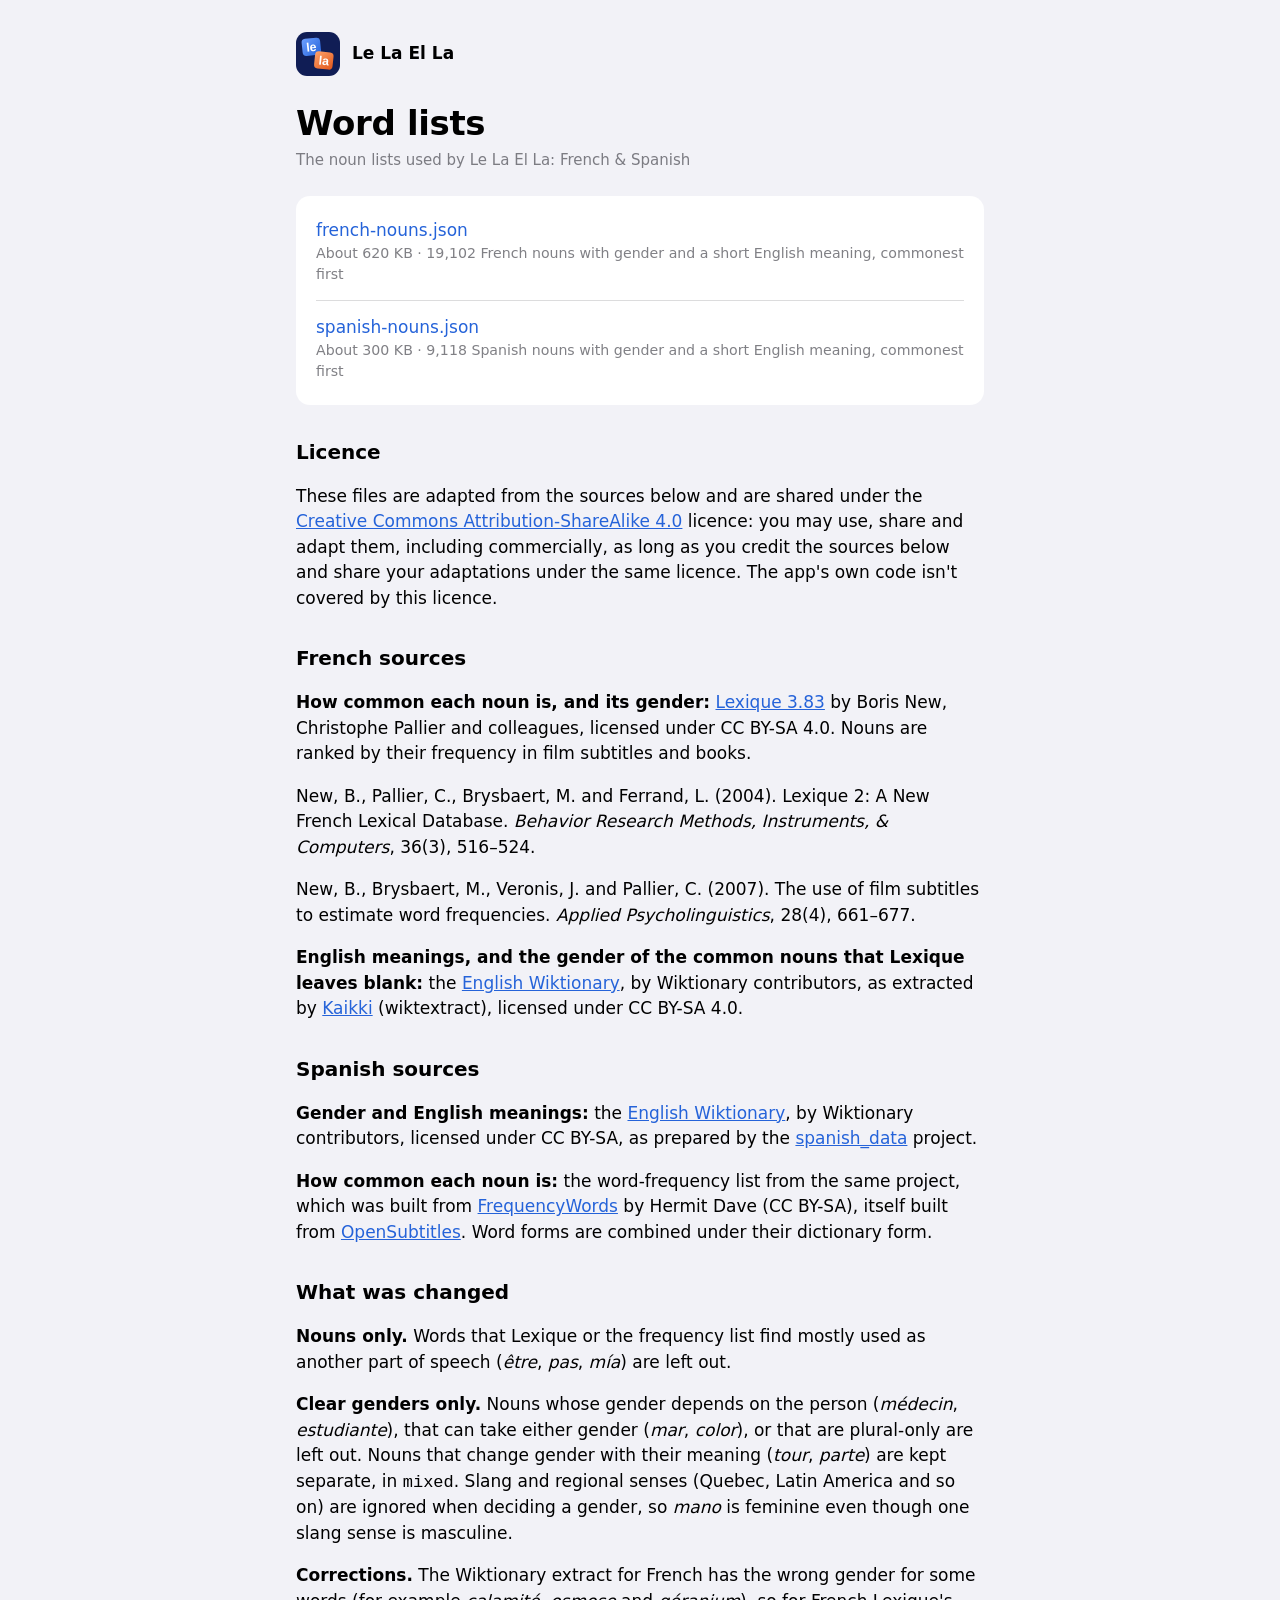
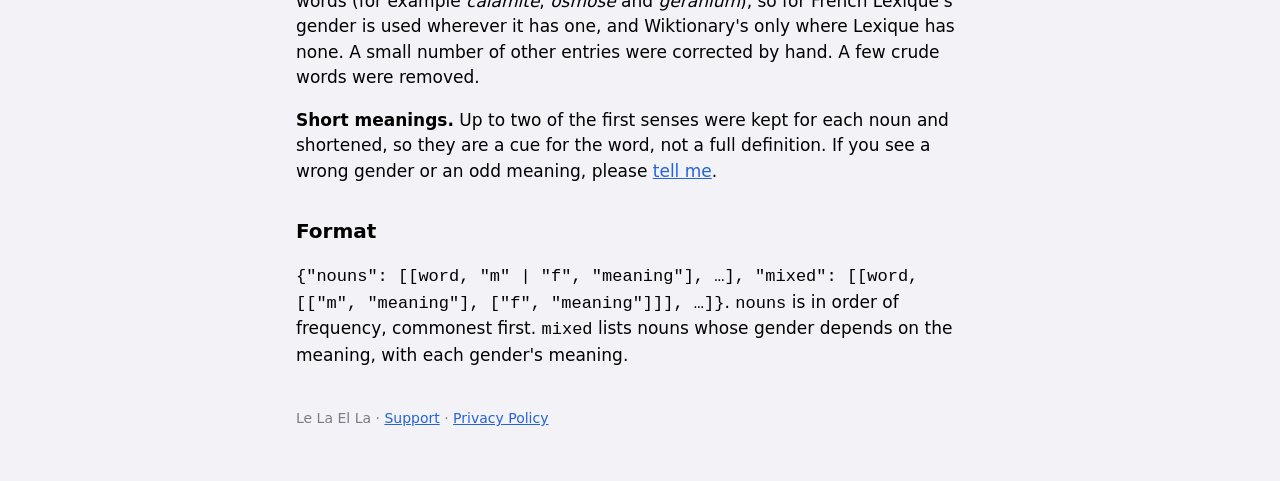
==== data/index.html @ 846053f7 "Le La El La site: home, privacy, support and the CC BY-SA word lists" ====
<!doctype html>
<html lang="en">
<head>
  <meta charset="utf-8">
  <meta name="viewport" content="width=device-width, initial-scale=1">
  <title>Word lists · Le La El La</title>
  <link rel="stylesheet" href="../style.css">
</head>
<body>
<main>
  <a class="brand" href="../">
    <svg viewBox="0 0 64 64" aria-hidden="true"><defs><linearGradient id="b" x1="0" y1="0" x2="1" y2="1"><stop offset="0" stop-color="#6ea0ff"/><stop offset="1" stop-color="#2563d9"/></linearGradient><linearGradient id="o" x1="0" y1="0" x2="1" y2="1"><stop offset="0" stop-color="#ffa36b"/><stop offset="1" stop-color="#e2561a"/></linearGradient></defs><rect width="64" height="64" fill="#101d55"/><g transform="rotate(-6 23 23)"><rect x="9" y="9" width="27" height="25" rx="5.5" fill="url(#b)"/><text x="22.5" y="28" font-size="18" font-weight="800" text-anchor="middle" font-family="ui-rounded, -apple-system, sans-serif" fill="#fff">le</text></g><g transform="rotate(6 41 41)"><rect x="27" y="29" width="27" height="25" rx="5.5" fill="url(#o)"/><text x="40.5" y="48" font-size="18" font-weight="800" text-anchor="middle" font-family="ui-rounded, -apple-system, sans-serif" fill="#fff">la</text></g></svg>
    <span>Le La El La</span>
  </a>
  <h1>Word lists</h1>
  <p class="meta">The noun lists used by Le La El La: French &amp; Spanish</p>

  <div class="card">
    <ul class="links">
      <li><a href="french-nouns.json" download>french-nouns.json<small>About 620 KB · 19,102 French nouns with gender and a short English meaning, commonest first</small></a></li>
      <li><a href="spanish-nouns.json" download>spanish-nouns.json<small>About 300 KB · 9,118 Spanish nouns with gender and a short English meaning, commonest first</small></a></li>
    </ul>
  </div>

  <h2>Licence</h2>
  <p>These files are adapted from the sources below and are shared under the <a href="https://creativecommons.org/licenses/by-sa/4.0/">Creative Commons Attribution-ShareAlike 4.0</a> licence: you may use, share and adapt them, including commercially, as long as you credit the sources below and share your adaptations under the same licence. The app's own code isn't covered by this licence.</p>

  <h2>French sources</h2>
  <p><strong>How common each noun is, and its gender:</strong> <a href="http://www.lexique.org">Lexique 3.83</a> by Boris New, Christophe Pallier and colleagues, licensed under CC BY-SA 4.0. Nouns are ranked by their frequency in film subtitles and books.</p>
  <p>New, B., Pallier, C., Brysbaert, M. and Ferrand, L. (2004). Lexique 2: A New French Lexical Database. <i>Behavior Research Methods, Instruments, &amp; Computers</i>, 36(3), 516–524.</p>
  <p>New, B., Brysbaert, M., Veronis, J. and Pallier, C. (2007). The use of film subtitles to estimate word frequencies. <i>Applied Psycholinguistics</i>, 28(4), 661–677.</p>
  <p><strong>English meanings, and the gender of the common nouns that Lexique leaves blank:</strong> the <a href="https://en.wiktionary.org">English Wiktionary</a>, by Wiktionary contributors, as extracted by <a href="https://kaikki.org">Kaikki</a> (wiktextract), licensed under CC BY-SA 4.0.</p>

  <h2>Spanish sources</h2>
  <p><strong>Gender and English meanings:</strong> the <a href="https://en.wiktionary.org">English Wiktionary</a>, by Wiktionary contributors, licensed under CC BY-SA, as prepared by the <a href="https://github.com/doozan/spanish_data">spanish_data</a> project.</p>
  <p><strong>How common each noun is:</strong> the word-frequency list from the same project, which was built from <a href="https://github.com/hermitdave/FrequencyWords">FrequencyWords</a> by Hermit Dave (CC BY-SA), itself built from <a href="https://www.opensubtitles.org">OpenSubtitles</a>. Word forms are combined under their dictionary form.</p>

  <h2>What was changed</h2>
  <p><strong>Nouns only.</strong> Words that Lexique or the frequency list find mostly used as another part of speech (<i lang="fr">être</i>, <i lang="fr">pas</i>, <i lang="es">mía</i>) are left out.</p>
  <p><strong>Clear genders only.</strong> Nouns whose gender depends on the person (<i lang="fr">médecin</i>, <i lang="es">estudiante</i>), that can take either gender (<i lang="es">mar</i>, <i lang="es">color</i>), or that are plural-only are left out. Nouns that change gender with their meaning (<i lang="fr">tour</i>, <i lang="es">parte</i>) are kept separate, in <code>mixed</code>. Slang and regional senses (Quebec, Latin America and so on) are ignored when deciding a gender, so <i lang="es">mano</i> is feminine even though one slang sense is masculine.</p>
  <p><strong>Corrections.</strong> The Wiktionary extract for French has the wrong gender for some words (for example <i lang="fr">calamité</i>, <i lang="fr">osmose</i> and <i lang="fr">géranium</i>), so for French Lexique's gender is used wherever it has one, and Wiktionary's only where Lexique has none. A small number of other entries were corrected by hand. A few crude words were removed.</p>
  <p><strong>Short meanings.</strong> Up to two of the first senses were kept for each noun and shortened, so they are a cue for the word, not a full definition. If you see a wrong gender or an odd meaning, please <a href="../support/">tell me</a>.</p>

  <h2>Format</h2>
  <p><code>{"nouns": [[word, "m" | "f", "meaning"], …], "mixed": [[word, [["m", "meaning"], ["f", "meaning"]]], …]}</code>. <code>nouns</code> is in order of frequency, commonest first. <code>mixed</code> lists nouns whose gender depends on the meaning, with each gender's meaning.</p>
  <footer>Le La El La · <a href="../support/">Support</a> · <a href="../privacy/">Privacy Policy</a></footer>
</main>
</body>
</html>
---- style.css ----
/* Shared look for the Le La El La pages: the iPhone's system font and colours, light and dark */
:root {
  --bg: #f2f2f7; --card: #ffffff; --label: #000000; --label-2: rgba(60, 60, 67, 0.65);
  --sep: rgba(60, 60, 67, 0.18); --accent: #2563d9; --navy: #16286b; --masc: #2563d9; --fem: #ea6a2a;
  color-scheme: light;
}
@media (prefers-color-scheme: dark) {
  :root {
    --bg: #000000; --card: #1c1c1e; --label: #ffffff; --label-2: rgba(235, 235, 245, 0.65);
    --sep: rgba(84, 84, 88, 0.6); --accent: #4d8dff;
    color-scheme: dark;
  }
}
* { box-sizing: border-box; }
html { -webkit-text-size-adjust: 100%; }
body {
  margin: 0; background: var(--bg); color: var(--label);
  font: 17px/1.5 -apple-system, BlinkMacSystemFont, "Segoe UI", system-ui, sans-serif;
  -webkit-font-smoothing: antialiased;
}
a { color: var(--accent); }
main { max-width: 720px; margin: 0 auto; padding: 32px 16px 56px; }
.brand { display: flex; align-items: center; gap: 12px; text-decoration: none; color: inherit; margin-bottom: 28px; }
.brand svg { width: 44px; height: 44px; border-radius: 11px; flex: none; }
.brand span { font-weight: 600; }
h1 { font-size: 34px; line-height: 1.15; margin: 0 0 6px; letter-spacing: -0.01em; }
h2 { font-size: 20px; margin: 32px 0 8px; }
.meta { color: var(--label-2); margin: 0 0 24px; font-size: 15px; }
p, li { color: var(--label); }
.card { background: var(--card); border-radius: 14px; padding: 4px 20px; margin: 12px 0; }
.card > :first-child { margin-top: 16px; }
.card > :last-child { margin-bottom: 16px; }
.links { list-style: none; padding: 0; margin: 0; }
.links li + li { border-top: 0.5px solid var(--sep); }
.links a { display: block; padding: 14px 0; text-decoration: none; font-weight: 500; }
.links small { display: block; color: var(--label-2); font-weight: 400; }
footer { color: var(--label-2); font-size: 14px; margin-top: 40px; }
.card > .links:first-child { margin-top: 4px; }
.card > .links:last-child { margin-bottom: 4px; }
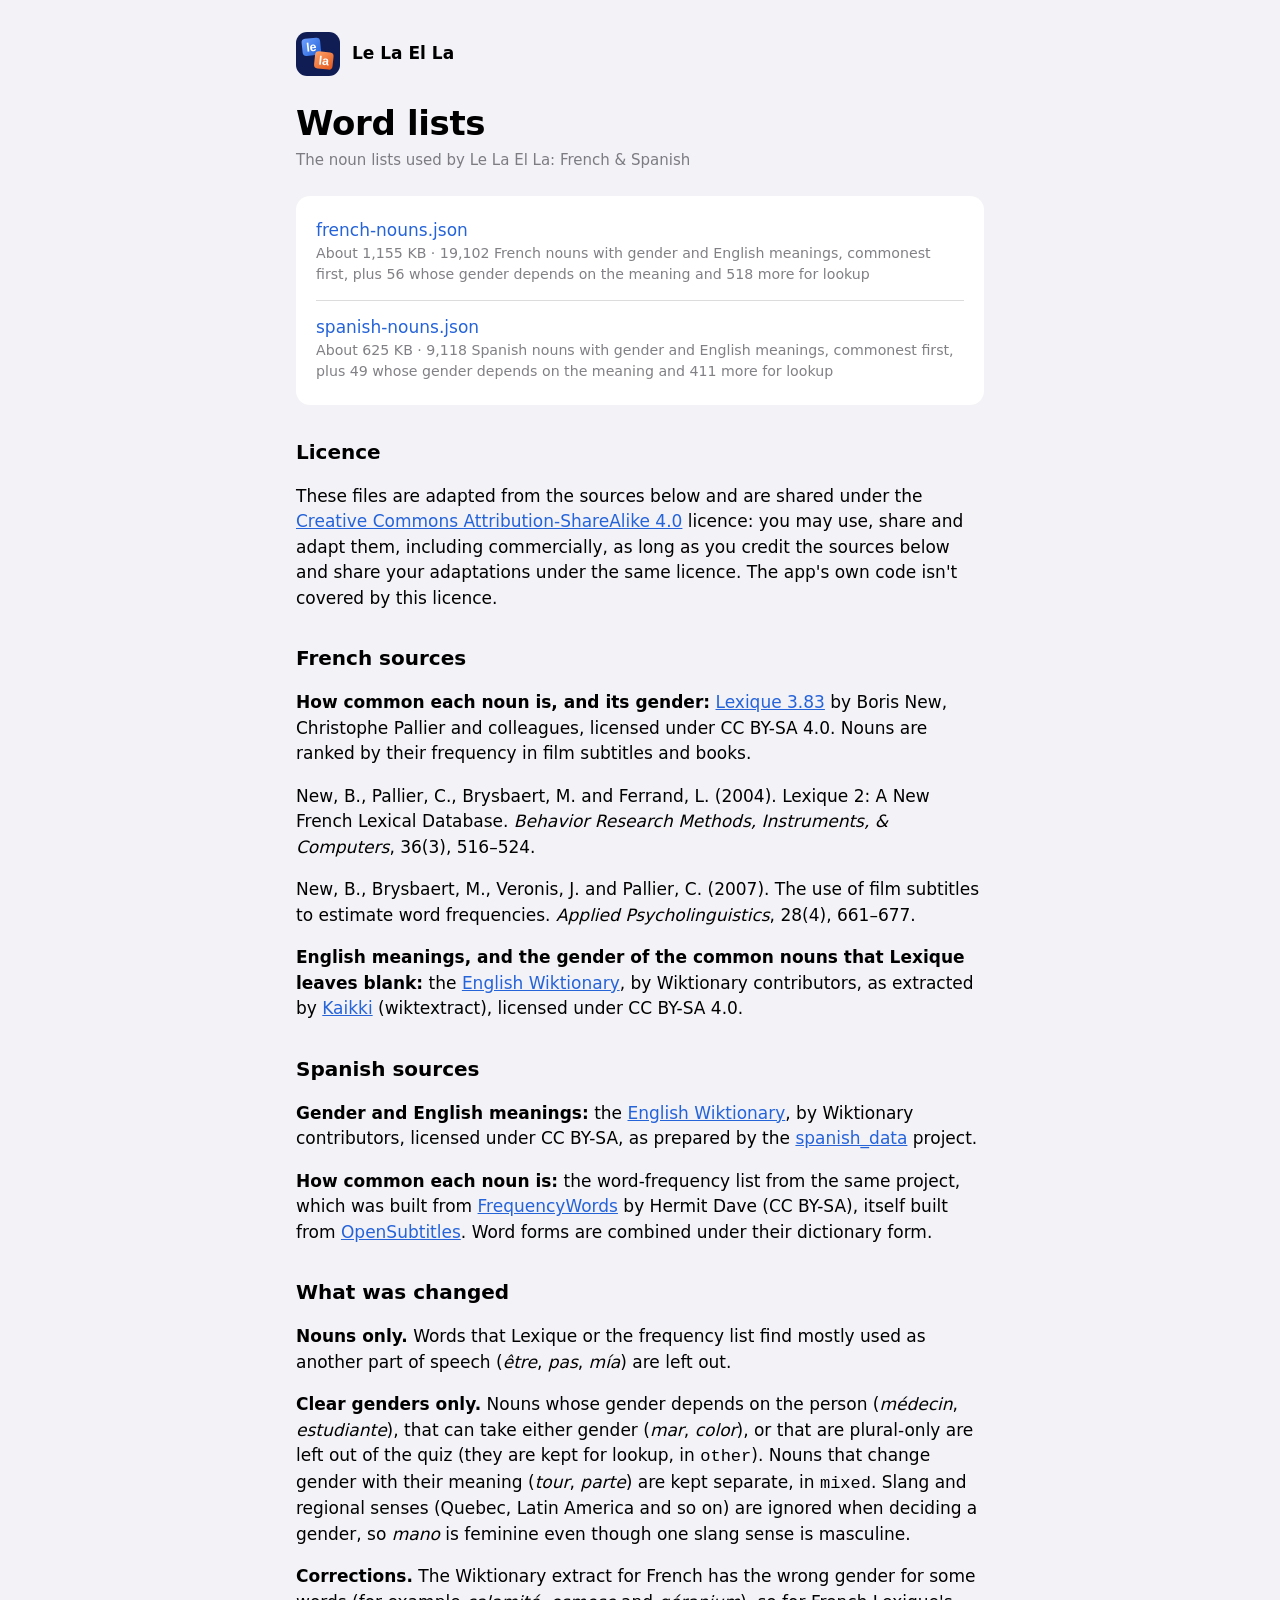
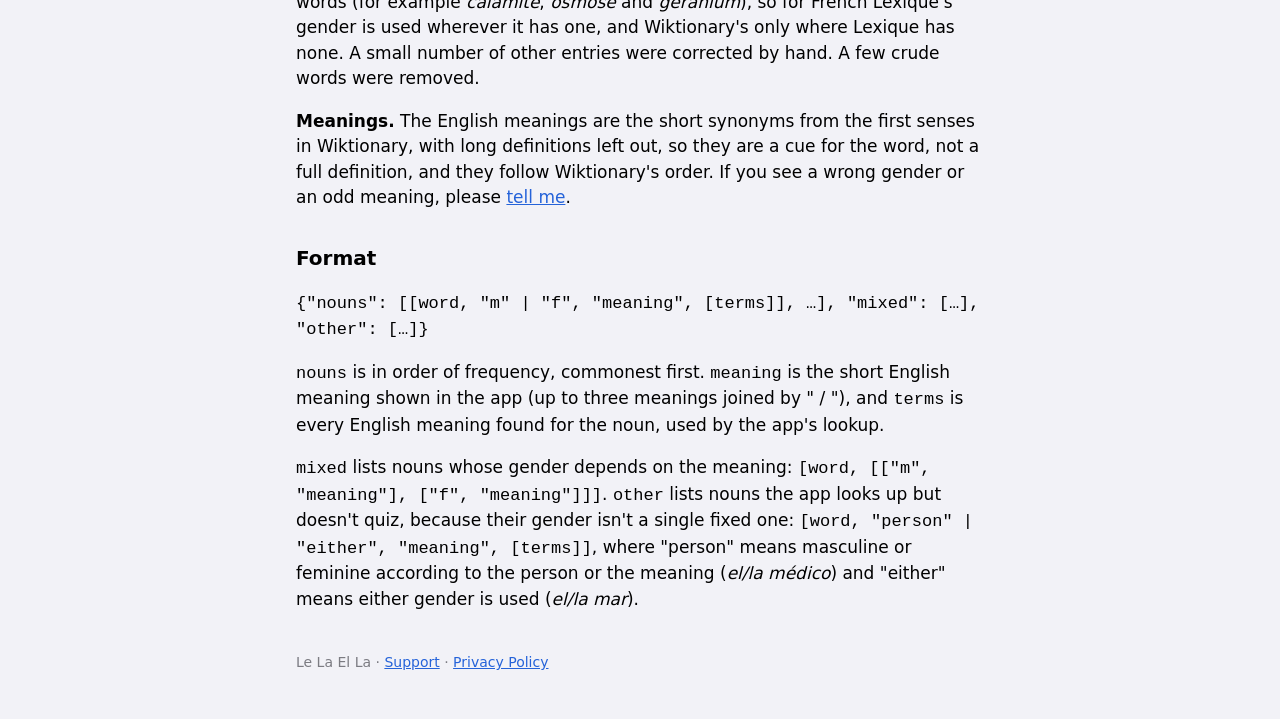
==== commit 9a7b96bb: "Word lists with English meanings for lookup; Lookup on the home and support pages" ====
--- a/data/index.html
+++ b/data/index.html
@@ -17,8 +17,8 @@
 
   <div class="card">
     <ul class="links">
-      <li><a href="french-nouns.json" download>french-nouns.json<small>About 620 KB · 19,102 French nouns with gender and a short English meaning, commonest first</small></a></li>
-      <li><a href="spanish-nouns.json" download>spanish-nouns.json<small>About 300 KB · 9,118 Spanish nouns with gender and a short English meaning, commonest first</small></a></li>
+      <li><a href="french-nouns.json" download>french-nouns.json<small>About 1,155 KB · 19,102 French nouns with gender and English meanings, commonest first, plus 56 whose gender depends on the meaning and 518 more for lookup</small></a></li>
+      <li><a href="spanish-nouns.json" download>spanish-nouns.json<small>About 625 KB · 9,118 Spanish nouns with gender and English meanings, commonest first, plus 49 whose gender depends on the meaning and 411 more for lookup</small></a></li>
     </ul>
   </div>
 
@@ -37,12 +37,15 @@
 
   <h2>What was changed</h2>
   <p><strong>Nouns only.</strong> Words that Lexique or the frequency list find mostly used as another part of speech (<i lang="fr">être</i>, <i lang="fr">pas</i>, <i lang="es">mía</i>) are left out.</p>
-  <p><strong>Clear genders only.</strong> Nouns whose gender depends on the person (<i lang="fr">médecin</i>, <i lang="es">estudiante</i>), that can take either gender (<i lang="es">mar</i>, <i lang="es">color</i>), or that are plural-only are left out. Nouns that change gender with their meaning (<i lang="fr">tour</i>, <i lang="es">parte</i>) are kept separate, in <code>mixed</code>. Slang and regional senses (Quebec, Latin America and so on) are ignored when deciding a gender, so <i lang="es">mano</i> is feminine even though one slang sense is masculine.</p>
+  <p><strong>Clear genders only.</strong> Nouns whose gender depends on the person (<i lang="fr">médecin</i>, <i lang="es">estudiante</i>), that can take either gender (<i lang="es">mar</i>, <i lang="es">color</i>), or that are plural-only are left out of the quiz (they are kept for lookup, in <code>other</code>). Nouns that change gender with their meaning (<i lang="fr">tour</i>, <i lang="es">parte</i>) are kept separate, in <code>mixed</code>. Slang and regional senses (Quebec, Latin America and so on) are ignored when deciding a gender, so <i lang="es">mano</i> is feminine even though one slang sense is masculine.</p>
   <p><strong>Corrections.</strong> The Wiktionary extract for French has the wrong gender for some words (for example <i lang="fr">calamité</i>, <i lang="fr">osmose</i> and <i lang="fr">géranium</i>), so for French Lexique's gender is used wherever it has one, and Wiktionary's only where Lexique has none. A small number of other entries were corrected by hand. A few crude words were removed.</p>
-  <p><strong>Short meanings.</strong> Up to two of the first senses were kept for each noun and shortened, so they are a cue for the word, not a full definition. If you see a wrong gender or an odd meaning, please <a href="../support/">tell me</a>.</p>
+  <p><strong>Meanings.</strong> The English meanings are the short synonyms from the first senses in Wiktionary, with long definitions left out, so they are a cue for the word, not a full definition, and they follow Wiktionary's order. If you see a wrong gender or an odd meaning, please <a href="../support/">tell me</a>.</p>
 
   <h2>Format</h2>
-  <p><code>{"nouns": [[word, "m" | "f", "meaning"], …], "mixed": [[word, [["m", "meaning"], ["f", "meaning"]]], …]}</code>. <code>nouns</code> is in order of frequency, commonest first. <code>mixed</code> lists nouns whose gender depends on the meaning, with each gender's meaning.</p>
+  <p><code>{"nouns": [[word, "m" | "f", "meaning", [terms]], …], "mixed": […], "other": […]}</code></p>
+  <p><code>nouns</code> is in order of frequency, commonest first. <code>meaning</code> is the short English meaning shown in the app (up to three meanings joined by " / "), and <code>terms</code> is every English meaning found for the noun, used by the app's lookup.</p>
+  <p><code>mixed</code> lists nouns whose gender depends on the meaning: <code>[word, [["m", "meaning"], ["f", "meaning"]]]</code>. <code>other</code> lists nouns the app looks up but doesn't quiz, because their gender isn't a single fixed one: <code>[word, "person" | "either", "meaning", [terms]]</code>, where "person" means masculine or feminine according to the person or the meaning (<i lang="es">el/la médico</i>) and "either" means either gender is used (<i lang="es">el/la mar</i>).</p>
+
   <footer>Le La El La · <a href="../support/">Support</a> · <a href="../privacy/">Privacy Policy</a></footer>
 </main>
 </body>
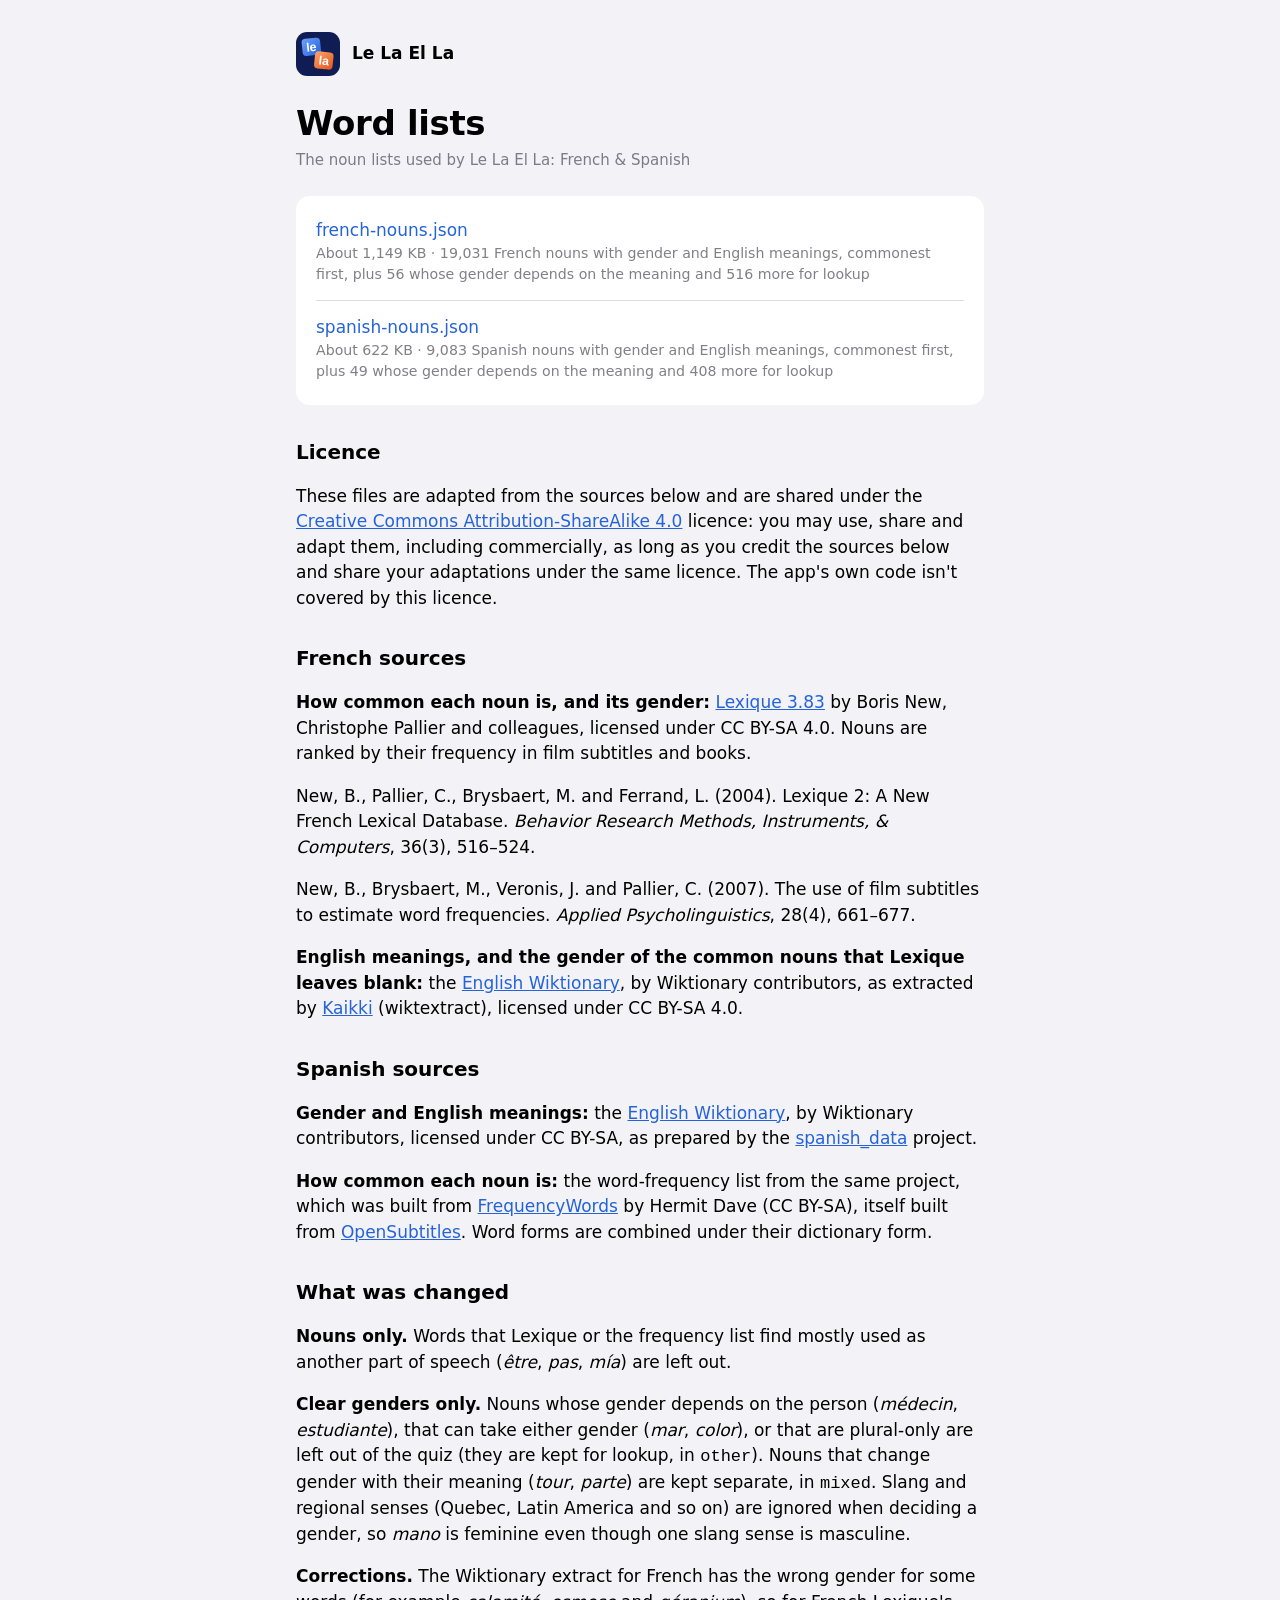
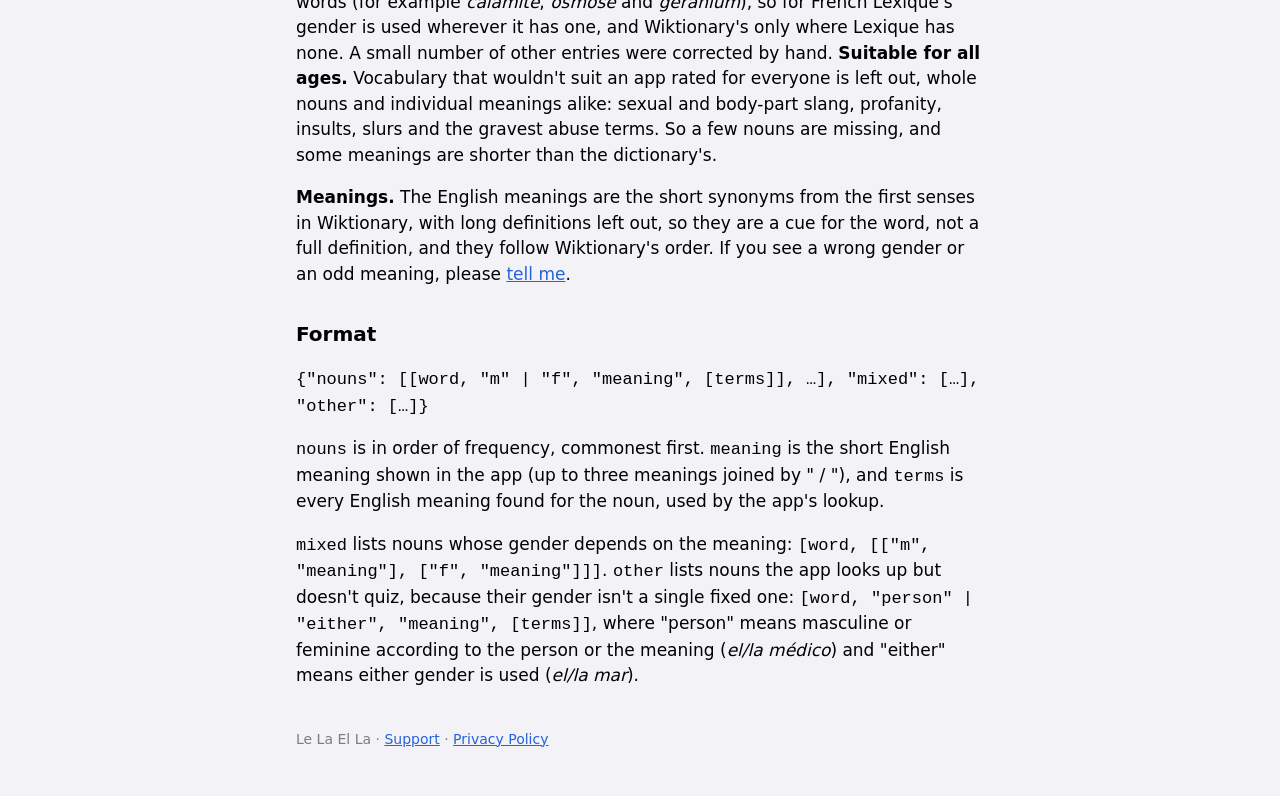
==== commit 851a3ab3: "Word lists filtered of unsuitable vocabulary; data page counts and wording" ====
--- a/data/index.html
+++ b/data/index.html
@@ -17,8 +17,8 @@
 
   <div class="card">
     <ul class="links">
-      <li><a href="french-nouns.json" download>french-nouns.json<small>About 1,155 KB · 19,102 French nouns with gender and English meanings, commonest first, plus 56 whose gender depends on the meaning and 518 more for lookup</small></a></li>
-      <li><a href="spanish-nouns.json" download>spanish-nouns.json<small>About 625 KB · 9,118 Spanish nouns with gender and English meanings, commonest first, plus 49 whose gender depends on the meaning and 411 more for lookup</small></a></li>
+      <li><a href="french-nouns.json" download>french-nouns.json<small>About 1,149 KB · 19,031 French nouns with gender and English meanings, commonest first, plus 56 whose gender depends on the meaning and 516 more for lookup</small></a></li>
+      <li><a href="spanish-nouns.json" download>spanish-nouns.json<small>About 622 KB · 9,083 Spanish nouns with gender and English meanings, commonest first, plus 49 whose gender depends on the meaning and 408 more for lookup</small></a></li>
     </ul>
   </div>
 
@@ -38,7 +38,7 @@
   <h2>What was changed</h2>
   <p><strong>Nouns only.</strong> Words that Lexique or the frequency list find mostly used as another part of speech (<i lang="fr">être</i>, <i lang="fr">pas</i>, <i lang="es">mía</i>) are left out.</p>
   <p><strong>Clear genders only.</strong> Nouns whose gender depends on the person (<i lang="fr">médecin</i>, <i lang="es">estudiante</i>), that can take either gender (<i lang="es">mar</i>, <i lang="es">color</i>), or that are plural-only are left out of the quiz (they are kept for lookup, in <code>other</code>). Nouns that change gender with their meaning (<i lang="fr">tour</i>, <i lang="es">parte</i>) are kept separate, in <code>mixed</code>. Slang and regional senses (Quebec, Latin America and so on) are ignored when deciding a gender, so <i lang="es">mano</i> is feminine even though one slang sense is masculine.</p>
-  <p><strong>Corrections.</strong> The Wiktionary extract for French has the wrong gender for some words (for example <i lang="fr">calamité</i>, <i lang="fr">osmose</i> and <i lang="fr">géranium</i>), so for French Lexique's gender is used wherever it has one, and Wiktionary's only where Lexique has none. A small number of other entries were corrected by hand. A few crude words were removed.</p>
+  <p><strong>Corrections.</strong> The Wiktionary extract for French has the wrong gender for some words (for example <i lang="fr">calamité</i>, <i lang="fr">osmose</i> and <i lang="fr">géranium</i>), so for French Lexique's gender is used wherever it has one, and Wiktionary's only where Lexique has none. A small number of other entries were corrected by hand. <strong>Suitable for all ages.</strong> Vocabulary that wouldn't suit an app rated for everyone is left out, whole nouns and individual meanings alike: sexual and body-part slang, profanity, insults, slurs and the gravest abuse terms. So a few nouns are missing, and some meanings are shorter than the dictionary's.</p>
   <p><strong>Meanings.</strong> The English meanings are the short synonyms from the first senses in Wiktionary, with long definitions left out, so they are a cue for the word, not a full definition, and they follow Wiktionary's order. If you see a wrong gender or an odd meaning, please <a href="../support/">tell me</a>.</p>
 
   <h2>Format</h2>
